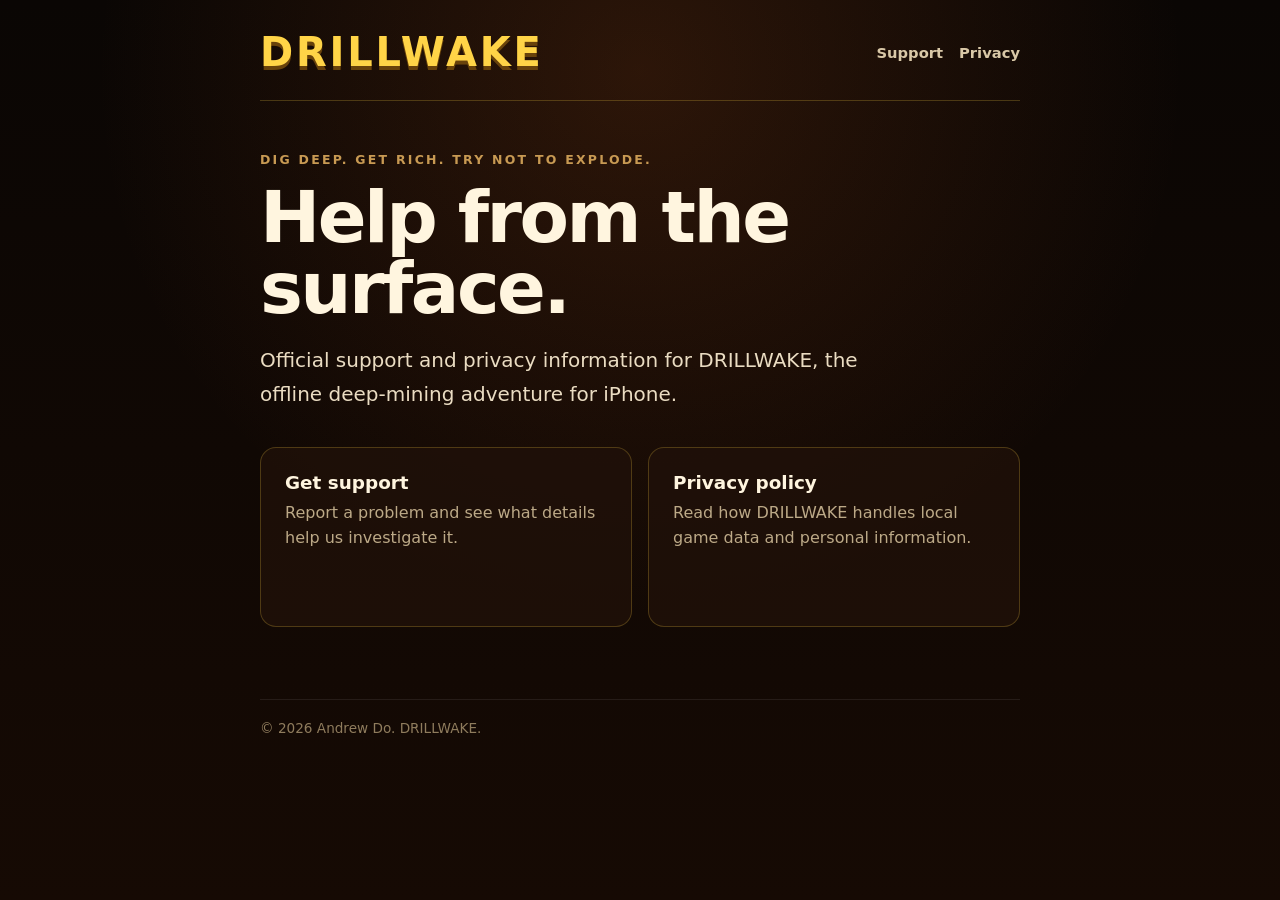
==== index.html @ 8fca1cd0 "Publish DRILLWAKE support site" ====
<!doctype html>
<html lang="en">
  <head>
    <meta charset="utf-8" />
    <meta name="viewport" content="width=device-width, initial-scale=1" />
    <meta name="theme-color" content="#0a0604" />
    <meta name="description" content="Official support and privacy information for DRILLWAKE." />
    <title>DRILLWAKE — Support</title>
    <link rel="stylesheet" href="./styles.css" />
  </head>
  <body>
    <div class="shell">
      <header class="brand">
        <a class="wordmark" href="./">DRILLWAKE</a>
        <nav aria-label="Support pages">
          <a href="./support/">Support</a>
          <a href="./privacy/">Privacy</a>
        </nav>
      </header>
      <main>
        <p class="eyebrow">Dig deep. Get rich. Try not to explode.</p>
        <h1>Help from the surface.</h1>
        <p class="lede">
          Official support and privacy information for DRILLWAKE, the offline deep-mining
          adventure for iPhone.
        </p>
        <div class="cards">
          <a class="card" href="./support/">
            <strong>Get support</strong>
            <span>Report a problem and see what details help us investigate it.</span>
          </a>
          <a class="card" href="./privacy/">
            <strong>Privacy policy</strong>
            <span>Read how DRILLWAKE handles local game data and personal information.</span>
          </a>
        </div>
      </main>
      <footer class="fine-print">© 2026 Andrew Do. DRILLWAKE.</footer>
    </div>
  </body>
</html>
---- styles.css ----
:root {
  color-scheme: dark;
  font-family: "Avenir Next", "Segoe UI", system-ui, -apple-system, sans-serif;
  color: #f6ead2;
  background: #0a0604;
  font-synthesis: none;
}

* {
  box-sizing: border-box;
}

body {
  min-height: 100vh;
  margin: 0;
  background:
    radial-gradient(circle at 50% 8%, rgba(198, 92, 30, 0.18), transparent 34rem),
    linear-gradient(180deg, #0a0604 0%, #160a04 100%);
}

a {
  color: #ffd447;
}

.shell {
  width: min(100% - 32px, 760px);
  margin: 0 auto;
  padding: 32px 0 64px;
}

.brand {
  display: flex;
  align-items: center;
  justify-content: space-between;
  gap: 24px;
  padding-bottom: 28px;
  border-bottom: 1px solid rgba(255, 212, 71, 0.22);
}

.wordmark {
  color: #ffd447;
  font-size: clamp(1.65rem, 7vw, 2.5rem);
  font-weight: 900;
  letter-spacing: 0.07em;
  line-height: 1;
  text-decoration: none;
  text-shadow: 0 4px 0 #68420b;
}

nav {
  display: flex;
  flex-wrap: wrap;
  gap: 16px;
}

nav a {
  color: #d9c8a7;
  font-size: 0.92rem;
  font-weight: 700;
  text-decoration: none;
}

nav a:hover,
nav a:focus-visible {
  color: #ffd447;
}

main {
  padding: 48px 0 24px;
}

.eyebrow {
  margin: 0 0 12px;
  color: #c89a53;
  font-size: 0.78rem;
  font-weight: 800;
  letter-spacing: 0.18em;
  text-transform: uppercase;
}

h1 {
  max-width: 680px;
  margin: 0 0 20px;
  color: #fff5df;
  font-size: clamp(2.25rem, 9vw, 4.5rem);
  line-height: 0.98;
  letter-spacing: -0.035em;
}

h2 {
  margin: 36px 0 12px;
  color: #ffd447;
  font-size: 1.2rem;
}

p,
li {
  color: #d9c8a7;
  font-size: 1rem;
  line-height: 1.7;
}

.lede {
  max-width: 660px;
  color: #eadcc2;
  font-size: clamp(1.05rem, 3vw, 1.25rem);
}

.cards {
  display: grid;
  grid-template-columns: repeat(2, minmax(0, 1fr));
  gap: 16px;
  margin-top: 36px;
}

.card {
  min-height: 180px;
  padding: 24px;
  border: 1px solid rgba(255, 212, 71, 0.22);
  border-radius: 16px;
  background: rgba(33, 17, 9, 0.78);
  color: inherit;
  text-decoration: none;
}

.card:hover,
.card:focus-visible {
  border-color: rgba(255, 212, 71, 0.7);
  background: rgba(47, 24, 10, 0.9);
}

.card strong {
  display: block;
  margin-bottom: 8px;
  color: #fff5df;
  font-size: 1.15rem;
}

.card span {
  color: #bca987;
  line-height: 1.55;
}

.button {
  display: inline-block;
  margin-top: 12px;
  padding: 13px 18px;
  border-radius: 10px;
  background: #ffd447;
  color: #1a0d06;
  font-weight: 900;
  text-decoration: none;
}

.button:hover,
.button:focus-visible {
  background: #ffe583;
}

.fine-print {
  margin-top: 48px;
  padding-top: 20px;
  border-top: 1px solid rgba(255, 255, 255, 0.08);
  color: #8f7c5d;
  font-size: 0.85rem;
}

@media (max-width: 620px) {
  .brand {
    align-items: flex-start;
    flex-direction: column;
  }

  main {
    padding-top: 38px;
  }

  .cards {
    grid-template-columns: 1fr;
  }
}
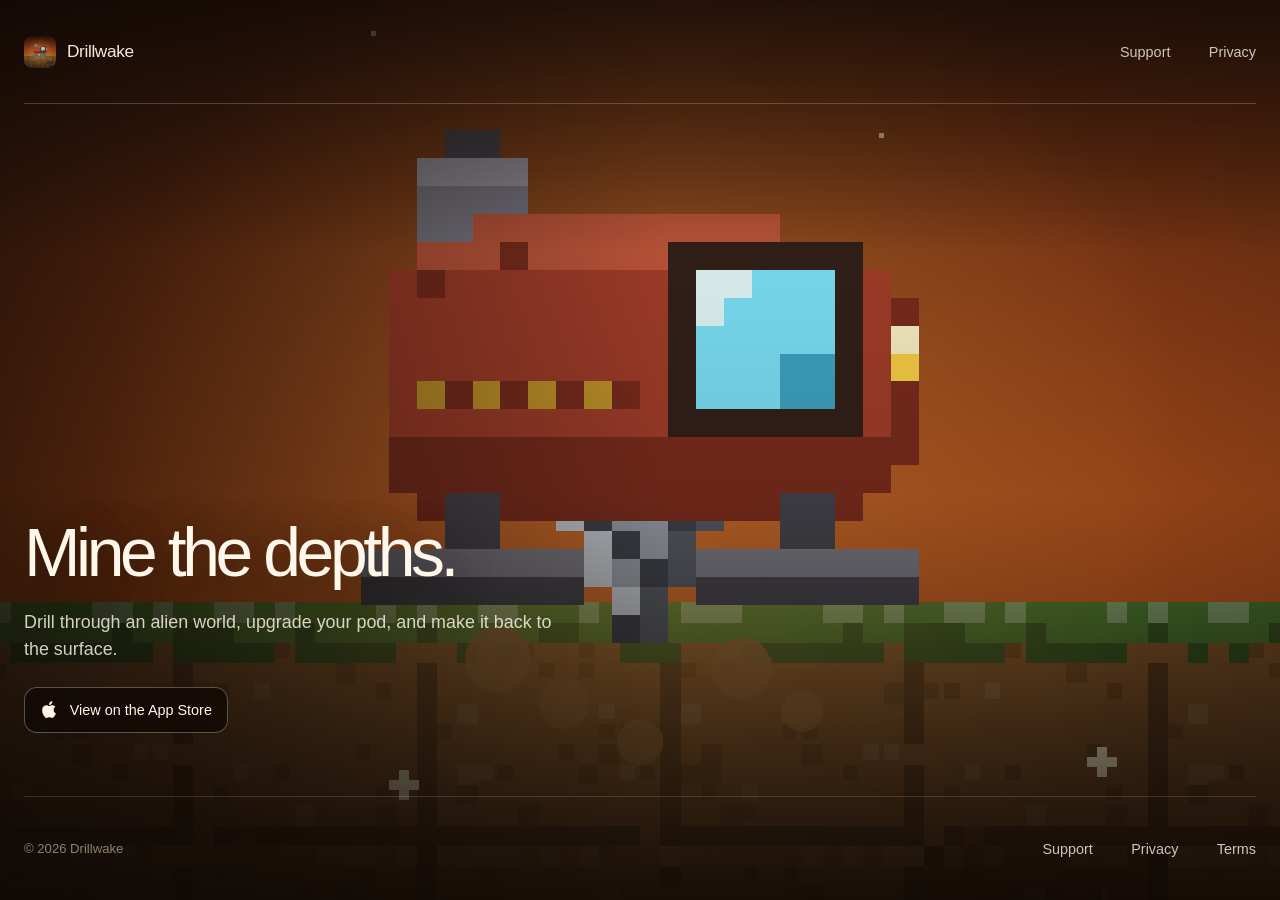
==== commit 3bb1af1b: "Sync the repo to what is actually deployed, and add app-ads.txt The live site had drifted away from " ====
--- a/index.html
+++ b/index.html
@@ -3,39 +3,57 @@
   <head>
     <meta charset="utf-8" />
     <meta name="viewport" content="width=device-width, initial-scale=1" />
-    <meta name="theme-color" content="#0a0604" />
-    <meta name="description" content="Official support and privacy information for DRILLWAKE." />
-    <title>DRILLWAKE — Support</title>
+    <meta name="theme-color" content="#120b07" />
+    <meta name="description" content="Drillwake is a deep-mining adventure for iPhone." />
+    <link rel="canonical" href="https://drillwake.pages.dev/" />
+    <meta property="og:type" content="website" />
+    <meta property="og:site_name" content="Drillwake" />
+    <meta property="og:title" content="Drillwake" />
+    <meta property="og:description" content="A deep-mining adventure for iPhone." />
+    <meta property="og:url" content="https://drillwake.pages.dev/" />
+    <meta property="og:image" content="https://drillwake.pages.dev/assets/drillwake-pod.png" />
+    <meta property="og:image:alt" content="The Drillwake pod above mineral-rich earth" />
+    <title>Drillwake</title>
+    <link rel="icon" href="./favicon.svg" type="image/svg+xml" />
+    <link rel="apple-touch-icon" href="./assets/drillwake-pod.png" />
     <link rel="stylesheet" href="./styles.css" />
   </head>
-  <body>
-    <div class="shell">
-      <header class="brand">
-        <a class="wordmark" href="./">DRILLWAKE</a>
-        <nav aria-label="Support pages">
+  <body class="landing-page">
+    <a class="skip-link" href="#main">Skip to content</a>
+    <div class="landing-canvas">
+      <img class="landing-art" src="./assets/drillwake-pod.png" alt="" width="1024" height="1024" />
+      <div class="landing-shade" aria-hidden="true"></div>
+
+      <header class="site-header landing-header">
+        <a class="wordmark" href="./" aria-label="Drillwake home">
+          <img src="./assets/drillwake-pod.png" alt="" width="32" height="32" />
+          <span>Drillwake</span>
+        </a>
+        <nav aria-label="Main navigation">
           <a href="./support/">Support</a>
           <a href="./privacy/">Privacy</a>
         </nav>
       </header>
-      <main>
-        <p class="eyebrow">Dig deep. Get rich. Try not to explode.</p>
-        <h1>Help from the surface.</h1>
-        <p class="lede">
-          Official support and privacy information for DRILLWAKE, the offline deep-mining
-          adventure for iPhone.
-        </p>
-        <div class="cards">
-          <a class="card" href="./support/">
-            <strong>Get support</strong>
-            <span>Report a problem and see what details help us investigate it.</span>
-          </a>
-          <a class="card" href="./privacy/">
-            <strong>Privacy policy</strong>
-            <span>Read how DRILLWAKE handles local game data and personal information.</span>
-          </a>
-        </div>
+
+      <main id="main" class="landing-copy">
+        <h1>Mine the depths.</h1>
+        <p>Drill through an alien world, upgrade your pod, and make it back to the surface.</p>
+        <a class="app-store-link" href="https://apps.apple.com/us/app/drillwake/id6791994787" target="_blank" rel="noopener noreferrer" aria-label="View Drillwake on the App Store">
+          <svg viewBox="0 0 24 24" aria-hidden="true">
+            <path d="M17.05 12.54c.03-2.66 2.17-3.94 2.27-4-1.24-1.82-3.18-2.07-3.87-2.1-1.63-.17-3.22.98-4.05.98-.84 0-2.11-.96-3.48-.93-1.76.03-3.4 1.05-4.3 2.63-1.88 3.25-.48 8.03 1.32 10.66.9 1.28 1.94 2.7 3.31 2.65 1.34-.06 1.84-.85 3.46-.85 1.6 0 2.08.85 3.48.82 1.44-.03 2.35-1.28 3.21-2.57 1.04-1.47 1.46-2.92 1.48-2.99-.03-.01-2.8-1.07-2.83-4.3ZM14.38 4.71A4.75 4.75 0 0 0 15.47 1.3a4.84 4.84 0 0 0-3.14 1.63 4.57 4.57 0 0 0-1.12 3.29 4 4 0 0 0 3.17-1.51Z" />
+          </svg>
+          <span>View on the App Store</span>
+        </a>
       </main>
-      <footer class="fine-print">© 2026 Andrew Do. DRILLWAKE.</footer>
+
+      <footer class="site-footer landing-footer">
+        <p>© 2026 Drillwake</p>
+        <nav aria-label="Footer navigation">
+          <a href="./support/">Support</a>
+          <a href="./privacy/">Privacy</a>
+          <a href="./terms/">Terms</a>
+        </nav>
+      </footer>
     </div>
   </body>
 </html>
--- a/styles.css
+++ b/styles.css
@@ -1,181 +1,374 @@
 :root {
   color-scheme: dark;
-  font-family: "Avenir Next", "Segoe UI", system-ui, -apple-system, sans-serif;
-  color: #f6ead2;
-  background: #0a0604;
+  font-family: "Avenir Next", Avenir, "Helvetica Neue", sans-serif;
+  color: #f3eadc;
+  background: #120b07;
   font-synthesis: none;
-}
-
-* {
-  box-sizing: border-box;
-}
+  --paper: #f3eadc;
+  --muted: #b9aa97;
+  --ember: #d16232;
+  --line: rgba(243, 234, 220, 0.15);
+}
+
+* { box-sizing: border-box; }
+
+html { scroll-behavior: smooth; }
 
 body {
-  min-height: 100vh;
+  min-height: 100dvh;
   margin: 0;
   background:
-    radial-gradient(circle at 50% 8%, rgba(198, 92, 30, 0.18), transparent 34rem),
-    linear-gradient(180deg, #0a0604 0%, #160a04 100%);
-}
-
-a {
-  color: #ffd447;
-}
-
-.shell {
-  width: min(100% - 32px, 760px);
+    radial-gradient(circle at 78% 28%, rgba(154, 65, 28, 0.22), transparent 30rem),
+    linear-gradient(145deg, #120b07 0%, #1a0d07 56%, #100a07 100%);
+}
+
+body::before {
+  position: fixed;
+  inset: 0;
+  z-index: -1;
+  background-image: url("data:image/svg+xml,%3Csvg viewBox='0 0 180 180' xmlns='http://www.w3.org/2000/svg'%3E%3Cfilter id='n'%3E%3CfeTurbulence type='fractalNoise' baseFrequency='.8' numOctaves='3' stitchTiles='stitch'/%3E%3C/filter%3E%3Crect width='100%25' height='100%25' filter='url(%23n)' opacity='.12'/%3E%3C/svg%3E");
+  content: "";
+  opacity: 0.22;
+  pointer-events: none;
+}
+
+.landing-page::before { display: none; }
+
+a { color: inherit; }
+
+.skip-link {
+  position: fixed;
+  top: 1rem;
+  left: 1rem;
+  z-index: 2;
+  padding: 0.7rem 0.9rem;
+  background: var(--paper);
+  color: #120b07;
+  transform: translateY(-180%);
+}
+
+.skip-link:focus { transform: translateY(0); }
+
+.site-header,
+.site-footer,
+.hero,
+.article-shell {
+  width: min(100% - 3rem, 82rem);
+  margin-inline: auto;
+}
+
+.site-header {
+  display: flex;
+  align-items: center;
+  justify-content: space-between;
+  min-height: 6.5rem;
+  border-bottom: 1px solid var(--line);
+}
+
+.wordmark {
+  display: inline-flex;
+  align-items: center;
+  gap: 0.68rem;
+  font-size: 1.08rem;
+  font-weight: 500;
+  letter-spacing: -0.02em;
+  text-decoration: none;
+}
+
+.wordmark img {
+  display: block;
+  width: 2rem;
+  height: 2rem;
+  border-radius: 0.48rem;
+}
+
+.landing-canvas {
+  position: relative;
+  display: grid;
+  grid-template-rows: auto 1fr auto;
+  min-height: 100dvh;
+  overflow: hidden;
+  isolation: isolate;
+}
+
+.landing-art,
+.landing-shade {
+  position: absolute;
+  inset: 0;
+  z-index: -2;
+  width: 100%;
+  height: 100%;
+}
+
+.landing-art {
+  object-fit: cover;
+  object-position: center 46%;
+  image-rendering: pixelated;
+  transform: scale(1.015);
+}
+
+.landing-shade {
+  z-index: -1;
+  background:
+    linear-gradient(180deg, rgba(13, 7, 4, 0.7) 0%, rgba(13, 7, 4, 0.08) 28%, rgba(13, 7, 4, 0.16) 55%, rgba(13, 7, 4, 0.88) 100%),
+    linear-gradient(90deg, rgba(13, 7, 4, 0.62) 0%, transparent 52%);
+}
+
+.landing-header,
+.landing-footer {
+  position: relative;
+  border-color: rgba(243, 234, 220, 0.22);
+}
+
+.landing-header nav a,
+.landing-footer nav a,
+.landing-footer { color: rgba(255, 247, 234, 0.78); }
+
+.landing-copy {
+  display: flex;
+  align-self: end;
+  flex-direction: column;
+  width: min(100% - 3rem, 82rem);
   margin: 0 auto;
-  padding: 32px 0 64px;
-}
-
-.brand {
+  padding: clamp(5rem, 13vh, 10rem) 0 clamp(3rem, 7vh, 5rem);
+}
+
+.landing-copy h1 {
+  max-width: none;
+  color: #fff7ea;
+  font-size: clamp(2.65rem, 5.3vw, 5.4rem);
+  line-height: 0.94;
+  white-space: nowrap;
+  text-shadow: 0 0.14em 0.8em rgba(25, 8, 2, 0.42);
+}
+
+.landing-copy p {
+  max-width: 35rem;
+  margin: 1.5rem 0 0;
+  color: rgba(255, 247, 234, 0.82);
+  font-size: clamp(1rem, 1.4vw, 1.22rem);
+  line-height: 1.5;
+}
+
+.app-store-link {
+  display: inline-flex;
+  align-items: center;
+  align-self: flex-start;
+  gap: 0.65rem;
+  min-height: 2.9rem;
+  margin-top: 1.5rem;
+  padding: 0.65rem 0.95rem;
+  border: 1px solid rgba(255, 247, 234, 0.3);
+  border-radius: 0.8rem;
+  background: rgba(14, 8, 5, 0.72);
+  color: #fff7ea;
+  font-size: 0.9rem;
+  text-decoration: none;
+  backdrop-filter: blur(0.8rem);
+  transition: background 180ms ease, border-color 180ms ease, transform 180ms ease;
+}
+
+.app-store-link svg {
+  width: 1.2rem;
+  height: 1.2rem;
+  fill: currentColor;
+}
+
+.app-store-link:hover,
+.app-store-link:focus-visible {
+  border-color: rgba(255, 247, 234, 0.62);
+  background: rgba(14, 8, 5, 0.9);
+  transform: translateY(-1px);
+}
+
+.app-store-link:active { transform: translateY(1px); }
+
+nav { display: flex; gap: clamp(1.25rem, 3vw, 2.5rem); }
+
+nav a {
+  color: var(--muted);
+  font-size: 0.9rem;
+  font-weight: 400;
+  text-decoration: none;
+  transition: color 180ms ease;
+}
+
+nav a:hover,
+nav a:focus-visible,
+nav a[aria-current="page"] { color: var(--paper); }
+
+a:focus-visible,
+button:focus-visible,
+input:focus-visible,
+textarea:focus-visible {
+  outline: 2px solid #f0b44c;
+  outline-offset: 4px;
+}
+
+.hero {
+  display: grid;
+  grid-template-columns: minmax(0, 0.9fr) minmax(20rem, 1.1fr);
+  align-items: center;
+  min-height: calc(100dvh - 12rem);
+  padding: clamp(4rem, 9vh, 7.5rem) 0 clamp(5rem, 11vh, 9rem);
+}
+
+.hero-copy { position: relative; z-index: 1; }
+
+h1,
+h2,
+h3,
+p { text-wrap: pretty; }
+
+h1 {
+  max-width: 10ch;
+  margin: 0;
+  font-size: clamp(3.4rem, 7.5vw, 7.8rem);
+  font-weight: 400;
+  letter-spacing: -0.065em;
+  line-height: 0.88;
+}
+
+h1 span { color: var(--ember); }
+
+.hero-copy > p {
+  max-width: 35rem;
+  margin: 2.3rem 0 0;
+  color: var(--muted);
+  font-size: clamp(1.02rem, 1.5vw, 1.2rem);
+  line-height: 1.65;
+}
+
+.hero-copy .availability {
+  margin-top: 1.3rem;
+  color: var(--paper);
+  font-size: 0.92rem;
+}
+
+.hero-art {
+  position: relative;
+  width: min(100%, 39rem);
+  margin: 0 0 0 auto;
+}
+
+.hero-art::after {
+  position: absolute;
+  inset: 15% 8% 7%;
+  z-index: -1;
+  border-radius: 50%;
+  background: rgba(204, 81, 31, 0.17);
+  filter: blur(3.5rem);
+  content: "";
+}
+
+.hero-art img {
+  display: block;
+  width: 100%;
+  height: auto;
+  border-radius: 42% 42% 2.2rem 2.2rem;
+  box-shadow: 0 2.5rem 6rem rgba(39, 13, 4, 0.45);
+}
+
+.site-footer {
   display: flex;
   align-items: center;
   justify-content: space-between;
-  gap: 24px;
-  padding-bottom: 28px;
-  border-bottom: 1px solid rgba(255, 212, 71, 0.22);
-}
-
-.wordmark {
-  color: #ffd447;
-  font-size: clamp(1.65rem, 7vw, 2.5rem);
-  font-weight: 900;
-  letter-spacing: 0.07em;
-  line-height: 1;
-  text-decoration: none;
-  text-shadow: 0 4px 0 #68420b;
-}
-
-nav {
-  display: flex;
-  flex-wrap: wrap;
-  gap: 16px;
-}
-
-nav a {
-  color: #d9c8a7;
-  font-size: 0.92rem;
-  font-weight: 700;
-  text-decoration: none;
-}
-
-nav a:hover,
-nav a:focus-visible {
-  color: #ffd447;
-}
-
-main {
-  padding: 48px 0 24px;
-}
-
-.eyebrow {
-  margin: 0 0 12px;
-  color: #c89a53;
-  font-size: 0.78rem;
-  font-weight: 800;
-  letter-spacing: 0.18em;
-  text-transform: uppercase;
-}
-
-h1 {
-  max-width: 680px;
-  margin: 0 0 20px;
-  color: #fff5df;
-  font-size: clamp(2.25rem, 9vw, 4.5rem);
-  line-height: 0.98;
-  letter-spacing: -0.035em;
-}
+  min-height: 6.5rem;
+  border-top: 1px solid var(--line);
+  color: #8f8170;
+  font-size: 0.82rem;
+}
+
+.site-footer p { margin: 0; }
+
+.article-shell {
+  display: grid;
+  grid-template-columns: minmax(12rem, 0.55fr) minmax(0, 1fr);
+  gap: clamp(3rem, 10vw, 10rem);
+  padding: clamp(4rem, 10vw, 8rem) 0 clamp(7rem, 13vw, 11rem);
+}
+
+.article-intro { position: sticky; top: 2rem; align-self: start; }
+
+.article-intro h1 {
+  max-width: none;
+  font-size: clamp(2.7rem, 5vw, 5rem);
+  line-height: 0.96;
+}
+
+.article-intro p {
+  margin: 1.5rem 0 0;
+  color: var(--muted);
+  line-height: 1.65;
+}
+
+.article-body { max-width: 42rem; }
+
+.article-body section {
+  padding: 0 0 2.7rem;
+  margin: 0 0 2.7rem;
+  border-bottom: 1px solid var(--line);
+}
+
+.article-body section:last-child { margin-bottom: 0; border-bottom: 0; }
 
 h2 {
-  margin: 36px 0 12px;
-  color: #ffd447;
-  font-size: 1.2rem;
-}
-
-p,
-li {
-  color: #d9c8a7;
+  margin: 0 0 1rem;
+  color: var(--paper);
+  font-size: clamp(1.25rem, 2vw, 1.65rem);
+  font-weight: 400;
+  letter-spacing: -0.025em;
+}
+
+.article-body p,
+.article-body li {
+  color: var(--muted);
   font-size: 1rem;
-  line-height: 1.7;
-}
-
-.lede {
-  max-width: 660px;
-  color: #eadcc2;
-  font-size: clamp(1.05rem, 3vw, 1.25rem);
-}
-
-.cards {
-  display: grid;
-  grid-template-columns: repeat(2, minmax(0, 1fr));
-  gap: 16px;
-  margin-top: 36px;
-}
-
-.card {
-  min-height: 180px;
-  padding: 24px;
-  border: 1px solid rgba(255, 212, 71, 0.22);
-  border-radius: 16px;
-  background: rgba(33, 17, 9, 0.78);
-  color: inherit;
-  text-decoration: none;
-}
-
-.card:hover,
-.card:focus-visible {
-  border-color: rgba(255, 212, 71, 0.7);
-  background: rgba(47, 24, 10, 0.9);
-}
-
-.card strong {
-  display: block;
-  margin-bottom: 8px;
-  color: #fff5df;
-  font-size: 1.15rem;
-}
-
-.card span {
-  color: #bca987;
-  line-height: 1.55;
-}
-
-.button {
-  display: inline-block;
-  margin-top: 12px;
-  padding: 13px 18px;
-  border-radius: 10px;
-  background: #ffd447;
-  color: #1a0d06;
-  font-weight: 900;
-  text-decoration: none;
-}
-
-.button:hover,
-.button:focus-visible {
-  background: #ffe583;
-}
-
-.fine-print {
-  margin-top: 48px;
-  padding-top: 20px;
-  border-top: 1px solid rgba(255, 255, 255, 0.08);
-  color: #8f7c5d;
-  font-size: 0.85rem;
-}
-
-@media (max-width: 620px) {
-  .brand {
-    align-items: flex-start;
-    flex-direction: column;
+  line-height: 1.72;
+}
+
+.article-body ul { padding-left: 1.2rem; }
+.article-body li + li { margin-top: 0.55rem; }
+.article-body a { color: var(--paper); text-underline-offset: 0.22em; }
+
+.status-note {
+  padding-left: 1.2rem;
+  border-left: 2px solid var(--ember);
+}
+
+@media (max-width: 760px) {
+  .site-header,
+  .site-footer,
+  .hero,
+  .article-shell { width: min(100% - 2rem, 82rem); }
+
+  .site-header { min-height: 5.5rem; }
+
+  .landing-copy { width: min(100% - 2rem, 82rem); padding-bottom: 2.5rem; }
+  .landing-copy h1 { font-size: clamp(2.65rem, 12vw, 3.2rem); }
+  .landing-copy p { max-width: 21rem; }
+  .landing-art { object-position: 58% center; }
+  .landing-shade {
+    background:
+      linear-gradient(180deg, rgba(13, 7, 4, 0.76) 0%, rgba(13, 7, 4, 0.04) 25%, rgba(13, 7, 4, 0.25) 48%, rgba(13, 7, 4, 0.92) 100%),
+      linear-gradient(90deg, rgba(13, 7, 4, 0.42), transparent);
   }
 
-  main {
-    padding-top: 38px;
+  .hero {
+    grid-template-columns: 1fr;
+    min-height: auto;
+    padding-top: 4.5rem;
   }
 
-  .cards {
-    grid-template-columns: 1fr;
-  }
-}
+  .hero-art { width: min(90%, 32rem); margin: 3.5rem auto 0; }
+
+  .article-shell { grid-template-columns: 1fr; gap: 4rem; }
+  .article-intro { position: static; }
+
+  .site-footer { align-items: flex-start; flex-direction: column; justify-content: center; gap: 0.8rem; }
+}
+
+@media (prefers-reduced-motion: reduce) {
+  html { scroll-behavior: auto; }
+  *, *::before, *::after { transition-duration: 0.01ms !important; }
+}
